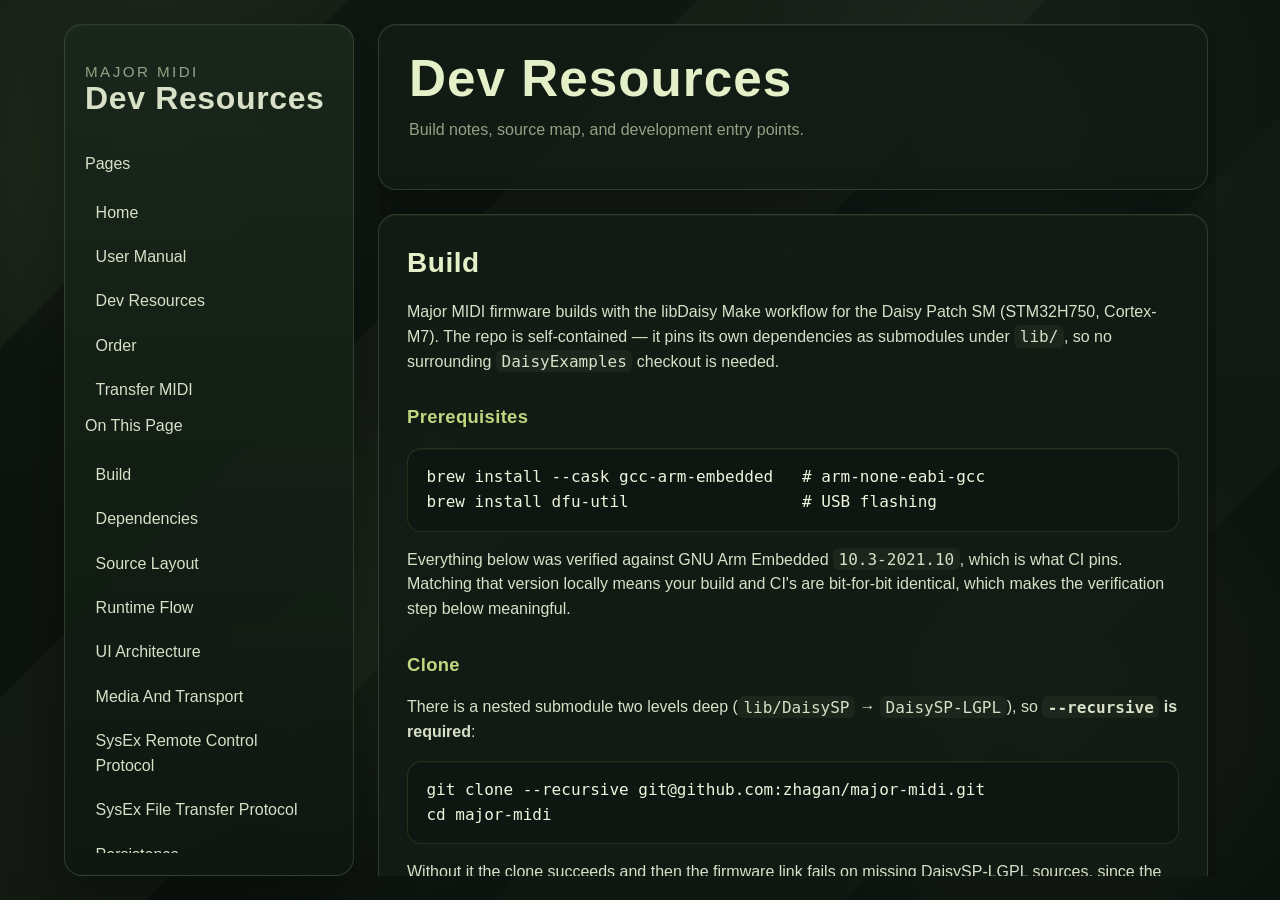
==== docs/dev.html @ b34fb3d4 "feat: scale performance volume against a track's own MIDI CC7 instead of overriding it Firmware: - s" ====
<!DOCTYPE html>
<html lang="en">
  <head>
    <meta charset="utf-8" />
    <meta name="viewport" content="width=device-width, initial-scale=1" />
    <title>Dev Resources | Major MIDI</title>
    <meta
      name="description"
      content="Major MIDI firmware builds with the libDaisy Make workflow for the Daisy Patch SM (STM32H750, Cortex-M7). The repo is self-contained — it pins its own dependencies as submodules under lib/, so no surrounding DaisyExamples checkout is needed."
    />
    <link rel="stylesheet" href="./styles.css" />
  </head>
  <body>
    <div class="shell">
      <aside class="sidebar">
        <div class="brand">
          <p class="kicker">Major MIDI</p>
          <h1>Dev Resources</h1>
        </div>

        <p class="nav-label">Pages</p>
        <nav class="nav page-nav">
          <a href="index.html">Home</a>
          <a href="user.html">User Manual</a>
          <a class="active" href="dev.html">Dev Resources</a>
          <a href="order.html">Order</a>
          <a href="transfer.html">Transfer MIDI</a>
          <a href="remote.html">Web Remote</a>
        </nav>

        <p class="nav-label">On This Page</p>
        <nav class="nav section-nav">
          <a href="#build">Build</a>
          <a href="#dependencies">Dependencies</a>
          <a href="#source-layout">Source Layout</a>
          <a href="#runtime-flow">Runtime Flow</a>
          <a href="#ui-architecture">UI Architecture</a>
          <a href="#media-and-transport">Media And Transport</a>
          <a href="#sysex-remote-control-protocol">SysEx Remote Control Protocol</a>
          <a href="#sysex-file-transfer-protocol">SysEx File Transfer Protocol</a>
          <a href="#persistence">Persistence</a>
          <a href="#development-notes">Development Notes</a>
          <a href="#next-step">Next Step</a>
        </nav>
      </aside>

      <main class="main">
        <section class="hero" id="top">
          <div class="hero-grid">
            <div>
              <h2>Dev Resources</h2>
              <p>Build notes, source map, and development entry points.</p>
            </div>
          </div>
        </section>

        <section class="section" id="build">
  <h2>Build</h2>
<p>Major MIDI firmware builds with the libDaisy Make workflow for the Daisy Patch SM (STM32H750, Cortex-M7). The repo is self-contained — it pins its own dependencies as submodules under <code>lib/</code>, so no surrounding <code>DaisyExamples</code> checkout is needed.</p>
<h3>Prerequisites</h3>
<pre><code class="language-sh">brew install --cask gcc-arm-embedded   # arm-none-eabi-gcc
brew install dfu-util                  # USB flashing</code></pre>
<p>Everything below was verified against GNU Arm Embedded <code>10.3-2021.10</code>, which is what CI pins. Matching that version locally means your build and CI&#x27;s are bit-for-bit identical, which makes the verification step below meaningful.</p>
<h3>Clone</h3>
<p>There is a nested submodule two levels deep (<code>lib/DaisySP</code> → <code>DaisySP-LGPL</code>), so <strong><code>--recursive</code> is required</strong>:</p>
<pre><code class="language-sh">git clone --recursive git@github.com:zhagan/major-midi.git
cd major-midi</code></pre>
<p>Without it the clone succeeds and then the firmware link fails on missing DaisySP-LGPL sources, since the Makefile sets <code>USE_DAISYSP_LGPL = 1</code>. If you already cloned without <code>--recursive</code>:</p>
<pre><code class="language-sh">git submodule update --init --recursive</code></pre>
<p>Confirm all four submodules landed on their pinned commits — a <code>+</code> or <code>-</code> prefix in this output means one drifted or never initialized:</p>
<pre><code class="language-sh">git submodule status --recursive</code></pre>
<h3>Compile</h3>
<p>The two dependencies are static libraries and only need rebuilding when they change:</p>
<pre><code class="language-sh">make -C lib/libDaisy      # libdaisy.a
make -C lib/DaisySP       # libdaisysp.a + libdaisysp-lgpl.a
make                      # build/MajorMIDI.bin</code></pre>
<p><code>make clean</code> clears the firmware build only, not the libraries.</p>
<h3>Verify the build</h3>
<p>CI builds every push and uploads the resulting <code>MajorMIDI.bin</code> as a run artifact. Since CI pins the same toolchain, a correct local build is byte-identical to it — which is the quickest way to confirm your dependency wiring is right rather than merely compiling:</p>
<pre><code class="language-sh">gh run download --name &quot;MajorMIDI-$(git rev-parse HEAD)&quot; --dir /tmp/ci
shasum -a 256 build/MajorMIDI.bin /tmp/ci/MajorMIDI.bin</code></pre>
<p>A mismatch almost always means a submodule is off its pinned commit (check <code>git submodule status --recursive</code>) or the local toolchain is not <code>10.3-2021.10</code>.</p>
<h3>Flash</h3>
<pre><code class="language-sh">make program-dfu     # app -&gt; QSPI 0x90040000
make program-boot    # Daisy bootloader -&gt; internal flash 0x08000000 (once per board)</code></pre>
<p><code>make program</code> is not usable here — it errors out for <code>BOOT_QSPI</code> app types by design. Tap <strong>RESET</strong> first; the bootloader&#x27;s DFU window is 2 seconds. See the README for the full flashing procedure and the bare-board bring-up case.</p>
<p>Build context:</p>
<div class="table-wrap"><table><thead><tr><th>Item</th><th>Notes</th></tr></thead><tbody><tr><td>Build system</td><td><code>make</code> via libDaisy</td></tr><tr><td>App target</td><td><code>BOOT_QSPI</code> (runs from QSPI, launched by the Daisy bootloader)</td></tr><tr><td>Build output</td><td><code>build/MajorMIDI.bin</code> / <code>.elf</code> / <code>.hex</code></td></tr><tr><td>Main firmware entry</td><td><code>src/main.cpp</code></td></tr><tr><td>Project config</td><td><code>Makefile</code></td></tr><tr><td>Linker script</td><td><code>alt_sram.lds</code> (overrides libDaisy&#x27;s default QSPI script)</td></tr><tr><td>CI</td><td><code>.github/workflows/release.yml</code> — builds every PR, publishes release assets on a <code>v*</code> tag</td></tr></tbody></table></div>
</section>
<section class="section" id="dependencies">
  <h2>Dependencies</h2>
<div class="table-wrap"><table><thead><tr><th>Path</th><th>Upstream</th><th>Pinned at</th><th>Notes</th></tr></thead><tbody><tr><td><code>lib/libDaisy</code></td><td>Fork <a href="https://github.com/zhagan/libDaisy/tree/major-midi"><code>zhagan/libDaisy</code></a>, branch <code>major-midi</code></td><td><code>85172e2b</code> (v5.4.0-22) + 3 commits</td><td><strong>Modified</strong> — see below</td></tr><tr><td><code>lib/DaisySP</code></td><td><a href="https://github.com/electro-smith/DaisySP"><code>electro-smith/DaisySP</code></a></td><td><code>a0494a3</code> (V1.0.0)</td><td>Unmodified</td></tr><tr><td><code>lib/DaisySP/DaisySP-LGPL</code></td><td><a href="https://github.com/electro-smith/DaisySP-LGPL"><code>electro-smith/DaisySP-LGPL</code></a></td><td><code>c89d380</code></td><td>Unmodified. Required — the Makefile sets <code>USE_DAISYSP_LGPL = 1</code></td></tr><tr><td><code>src/synth/tsf.h</code></td><td><a href="https://github.com/schellingb/TinySoundFont"><code>schellingb/TinySoundFont</code></a></td><td>vendored copy</td><td>Modified in-tree; not a submodule, do not overwrite from upstream</td></tr></tbody></table></div>
<p>The libDaisy fork is deliberately kept as three separate commits on top of a pinned upstream commit, so it can be rebased onto future libDaisy releases:</p>
<ol class="steps"><li><strong><code>SSD130x</code>: batched I2C writes, column offset, chunked update.</strong> Upstream issues one 2-byte I2C transaction per pixel byte, which cannot refresh a 128x64 panel at UI rates. Adds 32-byte batching, <code>SetColumnOffset()</code>, and a chunked-update API that spreads a frame across several main-loop passes so the display never blocks audio or MIDI.</li><li><strong>MIDI: <code>StopReceive</code>/<code>StopRx</code>, <code>ServiceTx</code> hook, UART Tx size guard.</strong> Needed to tear down and re-establish UART MIDI when routing changes at runtime.</li><li><strong>USB descriptor: identify as &quot;Major MIDI&quot;</strong> on the external HS port, with a distinct PID (22337).</li></ol>
<p>Changing a dependency means committing inside <code>lib/&lt;dep&gt;</code> first, then committing the updated submodule pointer in this repo. <code>lib/libDaisy/tests/googletest</code> is a nested submodule used only by libDaisy&#x27;s own unit tests and is not needed to build firmware.</p>
<p>Licensing: libDaisy and <code>tsf.h</code> are MIT. <code>DaisySP-LGPL</code> is LGPL, so distributing binaries carries the obligation to let recipients relink against a modified version of that library — publishing full source and build instructions, as this repo does, satisfies it.</p>
</section>
<section class="section" id="source-layout">
  <h2>Source Layout</h2>
<div class="table-wrap"><table><thead><tr><th>Path</th><th>Purpose</th></tr></thead><tbody><tr><td><code>src/main.cpp</code></td><td>App setup, boot sequence, transport loop, media reload, save flow, USB/UART MIDI wiring</td></tr><tr><td><code>src/app_state.h</code></td><td><code>AppState</code> — the single shared state struct for UI, transport, synth, routing, and CV/gate</td></tr><tr><td><code>src/ui/</code></td><td>Input scanning, event translation, UI state changes, OLED rendering</td></tr><tr><td><code>src/midi/</code></td><td>MIDI file playback, routing, media browser, scheduler, SysEx remote control and file transfer</td></tr><tr><td><code>src/synth/</code></td><td>SF2 synth integration (<code>synth_tsf.*</code>) plus the vendored <code>tsf.h</code> SoundFont renderer</td></tr><tr><td><code>src/cv/</code></td><td>CV/gate behavior</td></tr><tr><td><code>src/persist/</code></td><td>Boot state and per-song persistence</td></tr><tr><td><code>src/sd/</code></td><td>SD card mount</td></tr><tr><td><code>src/clock_sync.*</code></td><td>Internal/external sync arbitration (MIDI clock vs. gate sync)</td></tr><tr><td><code>lib/</code></td><td>Pinned dependency submodules — see Dependencies above</td></tr><tr><td><code>docs/</code></td><td>Generated site output, CSS, and two hand-maintained standalone pages (<code>transfer.html</code>, <code>remote.html</code>)</td></tr></tbody></table></div>
</section>
<section class="section" id="runtime-flow">
  <h2>Runtime Flow</h2>
<p>Most of the application lifecycle is coordinated from <code>src/main.cpp</code>. The boot sequence, in order:</p>
<ol class="steps"><li><code>InitDefaultState()</code> and UI/splash init.</li><li><code>SdMount()</code>.</li><li><code>media_library.Scan()</code> — this only resets the two front-panel folder browsers to root; it does <strong>not</strong> walk the whole SD card into RAM (see the <code>media_library.*</code> note below).</li><li>If the SD card mounted: <code>LoadBootState()</code> restores the last MIDI filename and general UI prefs from <code>0:/major_midi_boot.cfg</code>.</li><li>Synth, transport, and CV/gate engine init.</li><li>Resolve <code>selected_midi_path</code>: if the restored filename still exists (<code>MidiFileExists</code>), adopt it; otherwise fall back to <code>FindFirstMidiFile()</code>. <code>selected_sf2_path</code> is always set via <code>FindFirstSoundFont()</code> (there&#x27;s no persisted &quot;last SF2&quot; independent of the per-song config).</li><li>If the SD card mounted: <code>LoadSelectedMedia(true, true, now)</code> opens the SF2, opens the MIDI file, and — inside that same call — loads the per-song <code>.cfg</code> via <code>LoadSongConfig()</code>, which can override the SF2 selection made in step 6.</li><li>USB MIDI init and <code>StartReceive()</code>.</li><li><code>sysex_file_transfer.Init(...)</code> and <code>sysex_remote_control.Init(&amp;app_state, &amp;media_library, SyncLoopStateForRemote, nullptr)</code> wire the two SysEx handlers into the USB MIDI receive path.</li><li>UART MIDI init, timer setup, then the main loop begins.</li></ol>
<p>Key entry points used after boot:</p>
<div class="table-wrap"><table><thead><tr><th>Function</th><th>Role</th></tr></thead><tbody><tr><td><code>LoadSelectedMedia()</code></td><td>Reloads MIDI and/or SF2, restores song-scoped settings, reapplies runtime state</td></tr><tr><td><code>SaveSelectedSongConfig()</code></td><td>Quick-saves the current song&#x27;s <code>.cfg</code> + boot state; used by <code>Song &gt; Save Song CFG</code></td></tr><tr><td><code>SaveAllSettings()</code></td><td>Stops the transport, then writes song <code>.cfg</code> and boot state with a staged progress overlay; used by <code>Save All</code></td></tr><tr><td><code>ApplyAppSettings()</code></td><td>Pushes <code>AppState</code> into transport, synth, routing, and CV/gate behavior</td></tr><tr><td>main loop</td><td>Samples controls, translates UI events, applies pending loads/saves, drives the SysEx handlers, renders display</td></tr></tbody></table></div>
</section>
<section class="section" id="ui-architecture">
  <h2>UI Architecture</h2>
<p>The UI is split into three layers:</p>
<div class="table-wrap"><table><thead><tr><th>File</th><th>Role</th></tr></thead><tbody><tr><td><code>src/ui/ui_input.cpp</code></td><td>Reads raw hardware state from buttons, encoder, knobs, and sync switch; drives the B1-B4 activity LEDs via the MCP23017</td></tr><tr><td><code>src/ui/ui_controller.cpp</code></td><td>Converts UI events into <code>AppState</code> changes</td></tr><tr><td><code>src/ui/ui_renderer.cpp</code></td><td>Draws the current state to the OLED</td></tr></tbody></table></div>
<p>When changing front-panel behavior, start in <code>UiController</code>. When changing only wording or layout, start in <code>UiRenderer</code>.</p>
<p>Notable UI details for anyone touching this code:</p>
<ul class="bullets"><li>Long-press threshold for the encoder and bank buttons is 700 ms (<code>ui_input.cpp</code>).</li><li><code>UiMode::Mute</code> is a dead enum value — never set anywhere. The live &quot;mute page&quot; UI is <code>KnobPage::Mute</code> inside <code>UiMode::Performance</code>, not a separate mode.</li><li>Channel focus edit-field cycle is <code>Mute → Volume → Pan → Reverb → Chorus → Program</code>; a tap toggles edit for the current field, a long-press exits focus back to the bank view.</li></ul>
</section>
<section class="section" id="media-and-transport">
  <h2>Media And Transport</h2>
<p>The playback path is spread across the MIDI and synth modules:</p>
<div class="table-wrap"><table><thead><tr><th>Area</th><th>Notes</th></tr></thead><tbody><tr><td><code>src/midi/smf_player.*</code></td><td>MIDI file parsing, playback state, transport</td></tr><tr><td><code>src/midi/mixer_transport.*</code></td><td>Channel state, mixing, timing, and transport-facing playback logic. Global transpose (<code>sf2_transpose</code>) explicitly skips the drum channel (index 9 / MIDI channel 10). Hand-driven tempo changes (encoder / web remote, not clock sync and not while looping) glide via bounded per-<code>Update</code> steps (<code>kTempoRampBpmPerSecond = 240</code>) reusing the instant-apply path (<code>SetTempoScale</code> / <code>RemapQueuedEventTimes</code> / <code>phase_start_ticks_</code> recalibration) with a small delta; the tempo-change-during-loop branch flushes loop-boundary notes before <code>ClearQueues()</code> so a sounding note&#x27;s Note-Off is never dropped.</td></tr><tr><td><code>src/midi/media_library.*</code></td><td>Live, per-folder SD-card browsing — no whole-card scan or global file-count cap. Files are identified by relative path (e.g. <code>set1/track01.mid</code>), not index; <code>AppState::selected_midi_path</code>/<code>selected_sf2_path</code> carry that identity directly. A single folder&#x27;s browser view still caps at <code>kMaxMidiBrowserEntries=128</code> / <code>kMaxSf2BrowserEntries=32</code> entries (front panel) — split a very large folder into subfolders if you hit that. <code>FindFirstMidiFile()</code>/<code>FindFirstSoundFont()</code> do an early-exit recursive walk, used only as a fallback when the previously-selected file is gone.</td></tr><tr><td><code>src/midi/scheduler.*</code></td><td>Scheduled MIDI output timing</td></tr><tr><td><code>src/synth/synth_tsf.*</code></td><td>SoundFont loading and synth voice handling. Voices field is <code>0</code>-<code>32</code>; <code>0</code> disables the synth entirely. FX (reverb/chorus) auto-bypass at ≥16 active voices and restore at ≤12 (hysteresis), to protect CPU headroom.</td></tr><tr><td><code>src/midi/sysex_remote_control.*</code></td><td>SysEx command protocol for the browser-based remote (<code>docs/remote.html</code>) — see below</td></tr><tr><td><code>src/midi/sysex_file_transfer.*</code></td><td>SysEx chunked file-upload protocol for MIDI transfer (<code>docs/transfer.html</code>) — see below</td></tr></tbody></table></div>
<p>If a change affects how a song loads, loops, or routes events, read <code>LoadSelectedMedia()</code>, <code>smf_player</code>, and <code>mixer_transport</code> together.</p>
</section>
<section class="section" id="sysex-remote-control-protocol">
  <h2>SysEx Remote Control Protocol</h2>
<p><code>src/midi/sysex_remote_control.*</code> implements the protocol behind <code>docs/remote.html</code>. Manufacturer ID <code>0x7D</code>, magic bytes <code>&#x27;M&#x27; &#x27;M&#x27;</code> (<code>0x4D 0x4D</code>). Every request/reply is a standard SysEx frame:</p>
<pre><code class="language-text">Request: F0 7D 4D 4D &lt;cmd&gt; [payload...] F7
Reply:   F0 7D 4D 4D &lt;cmd&gt; &lt;status&gt; [payload...] F7</code></pre>
<p>Status bytes: <code>0x00</code> OK, <code>0x01</code> Invalid packet, <code>0x02</code> Out of range. Multi-byte integers are packed 7-bit LSB-first: 14-bit values as 2 bytes, 28-bit values as 4 bytes. Paths/names are length-prefixed (1 byte length + raw bytes, ASCII only — same convention as elsewhere in the firmware). <strong>Hard ceiling: every request and reply must fit in <code>SYSEX_BUFFER_LEN = 128</code> bytes total</strong> (<code>libDaisy/src/hid/midi_parser.cpp</code>) — that&#x27;s why file/directory selection is split into small single-value commands rather than one large batched reply, and why <code>kReplyMax = 120</code> in <code>sysex_remote_control.h</code> sits just under that ceiling.</p>
<p>There is no global flat file index anymore (see <code>media_library.*</code> above) — the remote enumerates one directory at a time by relative path, mirroring the front-panel browser, and loads/selects files by full relative path instead of index.</p>
<div class="table-wrap"><table><thead><tr><th>Cmd</th><th>Name</th><th>Request payload</th><th>Reply payload</th></tr></thead><tbody><tr><td><code>0x10</code></td><td>GetStatus</td><td>—</td><td>playing(1B), bpm(14b), measure(14b), beat(1B)</td></tr><tr><td><code>0x11</code></td><td>GetSelectedMidiPath</td><td>—</td><td>pathLen(1B), path bytes</td></tr><tr><td><code>0x12</code></td><td>GetSelectedSf2Path</td><td>—</td><td>pathLen(1B), path bytes</td></tr><tr><td><code>0x13</code></td><td>LoadMidi</td><td>pathLen(1B), path bytes</td><td>status only (<code>Range</code> if the path doesn&#x27;t exist)</td></tr><tr><td><code>0x14</code></td><td>LoadSf2</td><td>pathLen(1B), path bytes</td><td>status only</td></tr><tr><td><code>0x15</code></td><td>Transport</td><td>action(1B): <code>0x00</code> stop, <code>0x01</code> play, <code>0x02</code> toggle</td><td>resulting <code>transport_playing</code> (1B)</td></tr><tr><td><code>0x16</code></td><td>GetChannelState</td><td>channel(14b), <code>&lt;16</code></td><td>index(14b), volume, pan, reverb_send, chorus_send (1B each, 0-127), muted(1B), program_override(14b, <code>128</code>=none), current_program(1B)</td></tr><tr><td><code>0x17</code></td><td>SetChannelState</td><td>index(14b), volume, pan, reverb_send, chorus_send, muted, program(14b, <code>128</code> clears override)</td><td>index(14b)</td></tr><tr><td><code>0x18</code></td><td>GetSongState</td><td>—</td><td>bpmOverride(14b), loopEnabled(1B), loopStart(28b), loopLength(28b), divisions/PPQN(14b), time-signature numerator(1B), denominator(1B)</td></tr><tr><td><code>0x19</code></td><td>SetSongState</td><td>bpmOverride(14b, ≤300), loopEnabled(1B), loopStart(28b), loopLength(28b, nonzero)</td><td>status only</td></tr><tr><td><code>0x1A</code></td><td>SaveSongSettings</td><td>—</td><td>status only (sets <code>pending_save_settings</code>, same as <code>Song &gt; Save Song CFG</code>)</td></tr><tr><td><code>0x1B</code></td><td>GetMidiDirCount</td><td>dirPathLen(1B), dir path bytes (empty = root)</td><td>count(14b)</td></tr><tr><td><code>0x1C</code></td><td>GetMidiDirEntry</td><td>dirPathLen(1B), dir path bytes, index(14b)</td><td>index(14b), isDir(1B), nameLen(1B), name bytes (leaf name only, ≤<code>kNameMax</code>=32)</td></tr><tr><td><code>0x1D</code></td><td>GetSf2DirCount</td><td>dirPathLen(1B), dir path bytes</td><td>count(14b)</td></tr><tr><td><code>0x1E</code></td><td>GetSf2DirEntry</td><td>dirPathLen(1B), dir path bytes, index(14b)</td><td>index(14b), isDir(1B), nameLen(1B), name bytes</td></tr></tbody></table></div>
<p><code>LoadMidi</code>/<code>LoadSf2</code> push the selection into <code>pending_midi_load</code>/<code>pending_sf2_load</code> and force the UI back to Performance/Main menu. <code>SetSongState</code> calls back into <code>SyncLoopStateForRemote()</code> (wired in <code>main.cpp</code>) so loop display fields stay in sync. Directory entries are returned directories-first-then-files, in the same order <code>MediaLibrary::DirEntryAt()</code> walks them — matches the front panel&#x27;s own folder browser ordering.</p>
</section>
<section class="section" id="sysex-file-transfer-protocol">
  <h2>SysEx File Transfer Protocol</h2>
<p><code>src/midi/sysex_file_transfer.*</code> implements the protocol behind <code>docs/transfer.html</code>. Same manufacturer ID/magic as above. Commands: <code>Start=0x01</code>, <code>Data=0x02</code>, <code>End=0x03</code>, <code>Cancel=0x04</code>; every reply is an Ack frame with command <code>0x7F</code>:</p>
<pre><code class="language-text">Request: F0 7D 4D 4D &lt;cmd&gt; [payload...] F7
Ack:     F0 7D 4D 4D 7F &lt;requestCmd&gt; &lt;status&gt; &lt;value low7&gt; &lt;value high7&gt; F7</code></pre>
<p>Status bytes: <code>0x00</code> OK, <code>0x01</code> Invalid packet, <code>0x02</code> Busy, <code>0x03</code> FS error, <code>0x04</code> Sequence mismatch, <code>0x05</code> Bad filename, <code>0x06</code> Decode error, <code>0x07</code> No active transfer.</p>
<div class="table-wrap"><table><thead><tr><th>Cmd</th><th>Payload</th><th>Behavior</th></tr></thead><tbody><tr><td><code>Start (0x01)</code></td><td>filename length(1B), filename bytes (≤48)</td><td>Aborts any in-progress transfer, normalizes the filename (strips path, keeps alnum/<code>.</code>/<code>_</code>/<code>-</code>/space, forces a <code>.mid</code> extension), creates <code>0:/midi</code> if needed, opens <code>0:/midi/&lt;name&gt;</code> with create-always (this <strong>overwrites</strong> an existing file of the same name, with no rename/collision handling)</td></tr><tr><td><code>Data (0x02)</code></td><td>sequence(14b), raw length(1B, ≤63), 7-bit-packed data</td><td>Sequence must match the expected count or replies <code>Sequence</code> with the expected value; each chunk of ≤63 raw bytes is packed as one MSB byte + up to 7 data bytes</td></tr><tr><td><code>End (0x03)</code></td><td>final sequence(14b)</td><td>Must match the chunk count received; syncs and closes the file, then rescans the media library and reports the upload complete</td></tr><tr><td><code>Cancel (0x04)</code></td><td>—</td><td>Aborts the transfer and deletes the partial file</td></tr></tbody></table></div>
<p><code>docs/remote.html</code> and <code>docs/transfer.html</code> are hand-authored static pages with the client side of these protocols implemented directly in embedded JavaScript (Web MIDI API with SysEx). They are <strong>not</strong> generated by <code>docs/generate_docs.py</code> — edit them directly, and keep their embedded command/status tables in sync with the two files above if the protocol changes.</p>
</section>
<section class="section" id="persistence">
  <h2>Persistence</h2>
<p>Major MIDI has two active persistence scopes, both implemented directly in <code>src/persist/song_config_persist.cpp</code> and <code>src/persist/boot_state_persist.cpp</code>:</p>
<div class="table-wrap"><table><thead><tr><th>Scope</th><th>File</th><th>Magic/Version</th><th>Notes</th></tr></thead><tbody><tr><td>Boot/global</td><td><code>0:/major_midi_boot.cfg</code></td><td><code>MMBT</code>, v7</td><td>Last MIDI filename, <code>screen_saver_timeout_s</code>, <code>knob_pickup_mode</code>, <code>encoder_direction</code>, <code>oled_x_offset</code>, and (added in v7) the global <code>cv1_pitch_scale</code> / <code>cv2_pitch_scale</code> CV-output calibration</td></tr><tr><td>Per-song</td><td><code>&lt;selected-midi&gt;.cfg</code></td><td><code>MMSC</code>, v12</td><td>Both CV inputs, both gate inputs/outputs, both CV outputs, USB+UART MIDI output routing (mode, transport/clock flags, full 16-channel matrix), all 16 <code>ChannelState</code> entries + mute mask, loop state, <code>song_bpm_override</code>, SF2 FX-scaler caps, <code>sf2_transpose</code>, and the SF2 filename. v12 dropped the per-output pitch-scale fields (moved to the global boot config); it still loads v8-v11 files, skipping their legacy pitch-scale bytes</td></tr></tbody></table></div>
<p>Relevant code:</p>
<div class="table-wrap"><table><thead><tr><th>File</th><th>Role</th></tr></thead><tbody><tr><td><code>src/persist/boot_state_persist.*</code></td><td>Boot-state save/load</td></tr><tr><td><code>src/persist/song_config_persist.*</code></td><td>Per-song config save/load — this is where CV/gate and MIDI routing are actually serialized</td></tr><tr><td><code>src/persist/persist_file.*</code></td><td>One-function helper (<code>SharedPersistFile()</code>) so every persist module reuses a single shared <code>FIL</code> handle instead of declaring its own</td></tr></tbody></table></div>
<p><strong>Orphaned modules — do not assume these are live:</strong> <code>src/persist/midi_routing_persist.*</code>, <code>src/persist/cv_gate_persist.*</code>, and <code>src/persist/performance_persist.*</code> each define their own standalone save/load functions with their own file magics (<code>MMMR</code>/<code>MMCV</code>/<code>MMPF</code>), but none of them are called anywhere outside their own source file. They compile and link (they&#x27;re in the <code>Makefile</code>), but the actual routing/CV-gate persistence happens inline inside <code>song_config_persist.cpp</code>, and <code>performance_persist.*</code> has no caller at all. If you&#x27;re extending persistence, either wire these up deliberately or remove them — don&#x27;t assume <code>grep</code>-ing their names means they&#x27;re part of the save flow.</p>
<p><code>Song &gt; Save Song CFG</code> and <code>Save All</code> both write the same per-song <code>.cfg</code> plus the boot-state file; the difference is <code>Save All</code> opens a confirmation page, forces the transport to stop first, and refuses to run while anything is playing or gating. See <code>USER.md</code> for the user-facing description.</p>
</section>
<section class="section" id="development-notes">
  <h2>Development Notes</h2>
<ul class="bullets"><li><code>AppState</code> in <code>src/app_state.h</code> is the central shared state model.</li><li>UI, persistence, transport, and CV/gate all meet through <code>ApplyAppSettings()</code>.</li><li>The worktree may be dirty; avoid broad reverts and isolate changes carefully.</li><li>The docs generator (<code>docs/generate_docs.py</code>) builds <code>index.html</code>/<code>user.html</code>/<code>dev.html</code>/<code>order.html</code> from <code>site/SPLASH.md</code>, <code>site/USER.md</code>, <code>DEV.md</code>, and <code>site/ORDER.md</code> respectively. <code>docs/transfer.html</code> and <code>docs/remote.html</code> are separate hand-written pages it does not touch.</li></ul>
</section>
<section class="section" id="next-step">
  <h2>Next Step</h2>
<p>For repo-level context, design intent, and maintenance notes, use <a href="../README.md">README.md</a>.</p>
</section>

        <div class="footer">
          Generated from <code>DEV.md</code>.
        </div>
      </main>
    </div>
  </body>
</html>
---- docs/styles.css ----
:root {
  --bg: #0c120d;
  --panel: rgba(18, 28, 20, 0.9);
  --ink: #d8e0c8;
  --muted: #94a286;
  --line: rgba(126, 148, 107, 0.28);
  --accent: #b6d05d;
  --accent-2: #6fa88d;
  --soft: rgba(86, 110, 70, 0.22);
  --code: #0d1610;
  --shadow: 0 22px 60px rgba(0, 0, 0, 0.35);
  --radius: 18px;
  --content: 1200px;
}

* {
  box-sizing: border-box;
}

html {
  height: 100%;
  scroll-behavior: smooth;
}

body {
  min-height: 100%;
  margin: 0;
  font-family: "Trebuchet MS", "Segoe UI", Arial, sans-serif;
  color: var(--ink);
  background:
    radial-gradient(circle at 12% 18%, rgba(182, 208, 93, 0.08), transparent 18%),
    radial-gradient(circle at 78% 14%, rgba(111, 168, 141, 0.08), transparent 22%),
    radial-gradient(circle at 26% 72%, rgba(59, 81, 51, 0.22), transparent 24%),
    radial-gradient(circle at 82% 78%, rgba(84, 96, 61, 0.18), transparent 22%),
    linear-gradient(135deg, rgba(47, 61, 39, 0.24) 0 16%, transparent 16% 32%, rgba(61, 74, 48, 0.14) 32% 48%, transparent 48% 64%, rgba(32, 45, 29, 0.18) 64% 80%, transparent 80% 100%),
    linear-gradient(180deg, #0f1711 0%, var(--bg) 100%);
  line-height: 1.55;
  overflow: hidden;
}

a {
  color: var(--accent-2);
}

code {
  font-family: "SFMono-Regular", Menlo, Consolas, monospace;
  background: rgba(44, 52, 39, 0.45);
  padding: 0.1rem 0.35rem;
  border-radius: 6px;
}

pre {
  margin: 1rem 0;
  padding: 1rem 1.15rem;
  border-radius: 14px;
  overflow-x: auto;
  background: var(--code);
  color: #eef5dc;
  border: 1px solid rgba(182, 208, 93, 0.14);
  box-shadow: inset 0 1px 0 rgba(255, 255, 255, 0.04);
}

pre code {
  background: transparent;
  padding: 0;
}

.shell {
  display: grid;
  grid-template-columns: 290px minmax(0, 1fr);
  max-width: var(--content);
  margin: 0 auto;
  padding: 24px;
  gap: 24px;
  height: 100vh;
}

.sidebar {
  align-self: stretch;
  padding: 22px 20px;
  border: 1px solid var(--line);
  border-radius: var(--radius);
  background: linear-gradient(180deg, rgba(25, 39, 27, 0.96), rgba(14, 23, 16, 0.94));
  box-shadow: var(--shadow);
  backdrop-filter: blur(8px);
  overflow: hidden;
  display: flex;
  flex-direction: column;
  min-height: 0;
}

.brand {
  margin-bottom: 22px;
}

.kicker {
  font-size: 0.75rem;
  letter-spacing: 0.16em;
  text-transform: uppercase;
  color: var(--accent);
  margin: 0 0 0.4rem;
}

.brand h1 {
  margin: 0;
  font-size: 2rem;
  line-height: 0.95;
}

.brand p {
  margin: 0.8rem 0 0;
  color: var(--muted);
  font-size: 0.95rem;
}

.nav {
  display: grid;
  gap: 0.2rem;
  min-height: 0;
  overflow-y: auto;
  padding-right: 0.25rem;
}

.nav a {
  text-decoration: none;
  color: var(--ink);
  padding: 0.45rem 0.6rem;
  border-radius: 10px;
  border: 1px solid transparent;
  transition: background 120ms ease, color 120ms ease, transform 120ms ease, border-color 120ms ease, box-shadow 120ms ease;
}

.nav a:hover {
  background: var(--soft);
  color: var(--accent);
  border-color: rgba(182, 208, 93, 0.3);
  box-shadow: inset 0 0 0 1px rgba(182, 208, 93, 0.08);
  transform: translateX(2px);
}

.main {
  min-width: 0;
  min-height: 0;
  overflow-y: auto;
  padding-right: 8px;
  scroll-behavior: smooth;
}

.main section[id] {
  scroll-margin-top: 24px;
}

.hero,
.section,
.callout {
  border: 1px solid var(--line);
  border-radius: var(--radius);
  background: var(--panel);
  box-shadow: var(--shadow);
}

.hero {
  padding: 30px;
  margin-bottom: 24px;
}

.hero-grid {
  display: grid;
  grid-template-columns: minmax(0, 1.25fr) minmax(280px, 0.75fr);
  gap: 24px;
  align-items: start;
}

.hero h2 {
  margin: 0 0 0.9rem;
  font-size: clamp(2rem, 4vw, 3.4rem);
  line-height: 0.95;
}

.hero p {
  margin: 0 0 1rem;
  color: var(--muted);
  max-width: 62ch;
}

.hero-card {
  padding: 18px;
  border-radius: 16px;
  background:
    linear-gradient(160deg, rgba(182, 208, 93, 0.1), rgba(111, 168, 141, 0.1)),
    rgba(18, 29, 21, 0.94);
  border: 1px solid rgba(182, 208, 93, 0.24);
}

.hero-card h3 {
  margin: 0 0 0.8rem;
  font-size: 1rem;
  text-transform: uppercase;
  letter-spacing: 0.08em;
  color: var(--accent);
}

.hero-card ul {
  margin: 0;
  padding-left: 1.1rem;
}

.hero-card li + li {
  margin-top: 0.4rem;
}

.section {
  padding: 26px 28px;
  margin-bottom: 24px;
}

.section h2 {
  margin: 0 0 1rem;
  font-size: 1.75rem;
}

.section h3 {
  margin: 1.8rem 0 0.7rem;
  font-size: 1.15rem;
}

.section h4 {
  margin: 1.2rem 0 0.5rem;
  font-size: 1rem;
}

.section p:first-child,
.section h2:first-child,
.section h3:first-child {
  margin-top: 0;
}

.grid-2 {
  display: grid;
  grid-template-columns: repeat(2, minmax(0, 1fr));
  gap: 18px;
}

.mini-card {
  padding: 16px;
  border: 1px solid var(--line);
  border-radius: 14px;
  background: rgba(21, 34, 24, 0.84);
}

.mini-card h4 {
  margin-top: 0;
}

.steps,
.bullets {
  padding-left: 1.2rem;
}

.steps li + li,
.bullets li + li {
  margin-top: 0.4rem;
}

.table-wrap {
  overflow-x: auto;
}

table {
  width: 100%;
  border-collapse: collapse;
  font-size: 0.95rem;
}

th,
td {
  text-align: left;
  border-bottom: 1px solid var(--line);
  padding: 0.7rem 0.65rem;
  vertical-align: top;
}

th {
  font-size: 0.8rem;
  letter-spacing: 0.08em;
  text-transform: uppercase;
  color: var(--muted);
}

.callout {
  padding: 18px 20px;
  background: linear-gradient(180deg, rgba(26, 39, 28, 0.98) 0%, rgba(18, 28, 20, 0.96) 100%);
  margin: 1rem 0 0;
}

.callout strong {
  color: var(--accent);
}

.hero h2,
.section h2,
.section h3,
.section h4,
.brand h1 {
  font-family: "Arial Black", Impact, "Trebuchet MS", sans-serif;
  letter-spacing: 0.02em;
}

.hero h2,
.section h2 {
  color: #e5f0c8;
}

.section h3,
.section h4 {
  color: #bfd780;
}

.hero,
.section,
.sidebar,
.mini-card,
.hero-card,
.callout,
pre {
  position: relative;
}

.hero::before,
.section::before,
.sidebar::before,
.mini-card::before,
.hero-card::before,
.callout::before {
  content: "";
  position: absolute;
  inset: 0;
  border-radius: inherit;
  pointer-events: none;
  box-shadow: inset 0 1px 0 rgba(214, 236, 167, 0.05);
}

.footer {
  padding: 16px 4px 40px;
  color: var(--muted);
  font-size: 0.92rem;
}

@media (max-width: 980px) {
  html,
  body {
    height: auto;
  }

  body {
    overflow: auto;
  }

  .shell {
    grid-template-columns: 1fr;
    height: auto;
  }

  .sidebar {
    position: static;
    overflow: visible;
  }

  .hero-grid,
  .grid-2 {
    grid-template-columns: 1fr;
  }

  .nav,
  .main {
    overflow: visible;
  }
}

@media (max-width: 640px) {
  .shell {
    padding: 14px;
    gap: 16px;
  }

  .hero,
  .section {
    padding: 20px 18px;
  }

  .brand h1 {
    font-size: 1.7rem;
  }
}
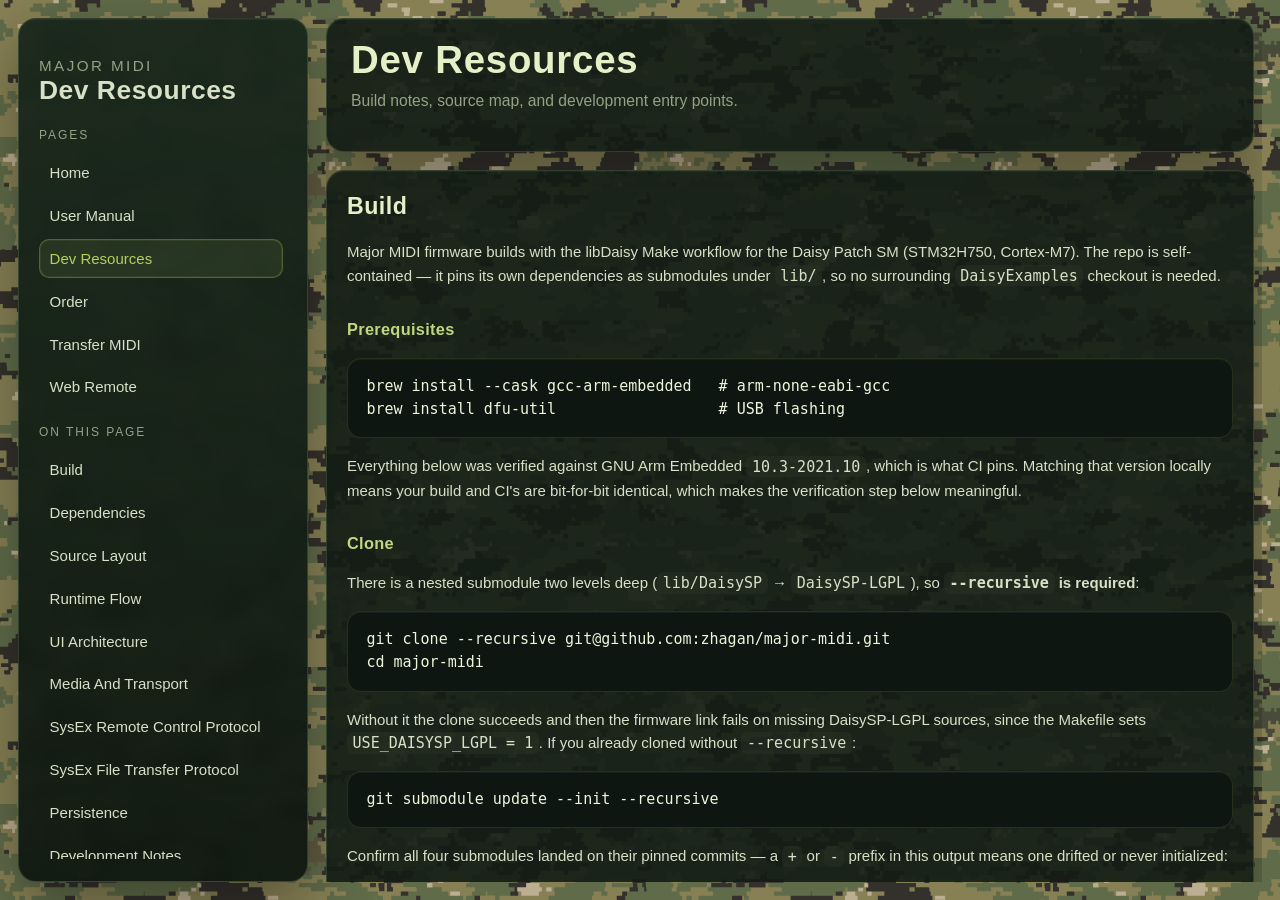
==== commit 8a5da99a: "feat: remove reverb/chorus voice-count cutoff Reverb and chorus were auto-bypassed once active voice" ====
--- a/docs/dev.html
+++ b/docs/dev.html
@@ -117,7 +117,7 @@
 <section class="section" id="media-and-transport">
   <h2>Media And Transport</h2>
 <p>The playback path is spread across the MIDI and synth modules:</p>
-<div class="table-wrap"><table><thead><tr><th>Area</th><th>Notes</th></tr></thead><tbody><tr><td><code>src/midi/smf_player.*</code></td><td>MIDI file parsing, playback state, transport</td></tr><tr><td><code>src/midi/mixer_transport.*</code></td><td>Channel state, mixing, timing, and transport-facing playback logic. Global transpose (<code>sf2_transpose</code>) explicitly skips the drum channel (index 9 / MIDI channel 10). Hand-driven tempo changes (encoder / web remote, not clock sync and not while looping) glide via bounded per-<code>Update</code> steps (<code>kTempoRampBpmPerSecond = 240</code>) reusing the instant-apply path (<code>SetTempoScale</code> / <code>RemapQueuedEventTimes</code> / <code>phase_start_ticks_</code> recalibration) with a small delta; the tempo-change-during-loop branch flushes loop-boundary notes before <code>ClearQueues()</code> so a sounding note&#x27;s Note-Off is never dropped.</td></tr><tr><td><code>src/midi/media_library.*</code></td><td>Live, per-folder SD-card browsing — no whole-card scan or global file-count cap. Files are identified by relative path (e.g. <code>set1/track01.mid</code>), not index; <code>AppState::selected_midi_path</code>/<code>selected_sf2_path</code> carry that identity directly. A single folder&#x27;s browser view still caps at <code>kMaxMidiBrowserEntries=128</code> / <code>kMaxSf2BrowserEntries=32</code> entries (front panel) — split a very large folder into subfolders if you hit that. <code>FindFirstMidiFile()</code>/<code>FindFirstSoundFont()</code> do an early-exit recursive walk, used only as a fallback when the previously-selected file is gone.</td></tr><tr><td><code>src/midi/scheduler.*</code></td><td>Scheduled MIDI output timing</td></tr><tr><td><code>src/synth/synth_tsf.*</code></td><td>SoundFont loading and synth voice handling. Voices field is <code>0</code>-<code>32</code>; <code>0</code> disables the synth entirely. FX (reverb/chorus) auto-bypass at ≥16 active voices and restore at ≤12 (hysteresis), to protect CPU headroom.</td></tr><tr><td><code>src/midi/sysex_remote_control.*</code></td><td>SysEx command protocol for the browser-based remote (<code>docs/remote.html</code>) — see below</td></tr><tr><td><code>src/midi/sysex_file_transfer.*</code></td><td>SysEx chunked file-upload protocol for MIDI transfer (<code>docs/transfer.html</code>) — see below</td></tr></tbody></table></div>
+<div class="table-wrap"><table><thead><tr><th>Area</th><th>Notes</th></tr></thead><tbody><tr><td><code>src/midi/smf_player.*</code></td><td>MIDI file parsing, playback state, transport</td></tr><tr><td><code>src/midi/mixer_transport.*</code></td><td>Channel state, mixing, timing, and transport-facing playback logic. Global transpose (<code>sf2_transpose</code>) explicitly skips the drum channel (index 9 / MIDI channel 10). Hand-driven tempo changes (encoder / web remote, not clock sync and not while looping) glide via bounded per-<code>Update</code> steps (<code>kTempoRampBpmPerSecond = 240</code>) reusing the instant-apply path (<code>SetTempoScale</code> / <code>RemapQueuedEventTimes</code> / <code>phase_start_ticks_</code> recalibration) with a small delta; the tempo-change-during-loop branch flushes loop-boundary notes before <code>ClearQueues()</code> so a sounding note&#x27;s Note-Off is never dropped.</td></tr><tr><td><code>src/midi/media_library.*</code></td><td>Live, per-folder SD-card browsing — no whole-card scan or global file-count cap. Files are identified by relative path (e.g. <code>set1/track01.mid</code>), not index; <code>AppState::selected_midi_path</code>/<code>selected_sf2_path</code> carry that identity directly. A single folder&#x27;s browser view still caps at <code>kMaxMidiBrowserEntries=128</code> / <code>kMaxSf2BrowserEntries=32</code> entries (front panel) — split a very large folder into subfolders if you hit that. <code>FindFirstMidiFile()</code>/<code>FindFirstSoundFont()</code> do an early-exit recursive walk, used only as a fallback when the previously-selected file is gone.</td></tr><tr><td><code>src/midi/scheduler.*</code></td><td>Scheduled MIDI output timing</td></tr><tr><td><code>src/synth/synth_tsf.*</code></td><td>SoundFont loading and synth voice handling. Voices field is <code>0</code>-<code>32</code>; <code>0</code> disables the synth entirely.</td></tr><tr><td><code>src/midi/sysex_remote_control.*</code></td><td>SysEx command protocol for the browser-based remote (<code>docs/remote.html</code>) — see below</td></tr><tr><td><code>src/midi/sysex_file_transfer.*</code></td><td>SysEx chunked file-upload protocol for MIDI transfer (<code>docs/transfer.html</code>) — see below</td></tr></tbody></table></div>
 <p>If a change affects how a song loads, loops, or routes events, read <code>LoadSelectedMedia()</code>, <code>smf_player</code>, and <code>mixer_transport</code> together.</p>
 </section>
 <section class="section" id="sysex-remote-control-protocol">
--- a/docs/styles.css
+++ b/docs/styles.css
@@ -10,7 +10,7 @@
   --code: #0d1610;
   --shadow: 0 22px 60px rgba(0, 0, 0, 0.35);
   --radius: 18px;
-  --content: 1200px;
+  --content: 1440px;
 }
 
 * {
@@ -26,16 +26,11 @@
   min-height: 100%;
   margin: 0;
   font-family: "Trebuchet MS", "Segoe UI", Arial, sans-serif;
+  font-size: 15px;
   color: var(--ink);
-  background:
-    radial-gradient(circle at 12% 18%, rgba(182, 208, 93, 0.08), transparent 18%),
-    radial-gradient(circle at 78% 14%, rgba(111, 168, 141, 0.08), transparent 22%),
-    radial-gradient(circle at 26% 72%, rgba(59, 81, 51, 0.22), transparent 24%),
-    radial-gradient(circle at 82% 78%, rgba(84, 96, 61, 0.18), transparent 22%),
-    linear-gradient(135deg, rgba(47, 61, 39, 0.24) 0 16%, transparent 16% 32%, rgba(61, 74, 48, 0.14) 32% 48%, transparent 48% 64%, rgba(32, 45, 29, 0.18) 64% 80%, transparent 80% 100%),
-    linear-gradient(180deg, #0f1711 0%, var(--bg) 100%);
+  background-image: url("assets/images/digicamo-fixed.svg");
+  background-repeat: repeat;
   line-height: 1.55;
-  overflow: hidden;
 }
 
 a {
@@ -70,8 +65,8 @@
   grid-template-columns: 290px minmax(0, 1fr);
   max-width: var(--content);
   margin: 0 auto;
-  padding: 24px;
-  gap: 24px;
+  padding: 18px;
+  gap: 18px;
   height: 100vh;
 }
 
@@ -103,8 +98,8 @@
 
 .brand h1 {
   margin: 0;
-  font-size: 2rem;
-  line-height: 0.95;
+  font-size: 1.65rem;
+  line-height: 1;
 }
 
 .brand p {
@@ -119,6 +114,27 @@
   min-height: 0;
   overflow-y: auto;
   padding-right: 0.25rem;
+}
+
+.nav-label {
+  margin: 0 0 0.55rem;
+  font-size: 0.75rem;
+  letter-spacing: 0.16em;
+  text-transform: uppercase;
+  color: var(--muted);
+}
+
+.page-nav {
+  margin-bottom: 1rem;
+  min-height: auto;
+  overflow: visible;
+}
+
+.page-nav a.active {
+  background: var(--soft);
+  color: var(--accent);
+  border-color: rgba(182, 208, 93, 0.3);
+  box-shadow: inset 0 0 0 1px rgba(182, 208, 93, 0.08);
 }
 
 .nav a {
@@ -151,8 +167,7 @@
 }
 
 .hero,
-.section,
-.callout {
+.section {
   border: 1px solid var(--line);
   border-radius: var(--radius);
   background: var(--panel);
@@ -160,73 +175,83 @@
 }
 
 .hero {
-  padding: 30px;
-  margin-bottom: 24px;
+  padding: 22px 24px;
+  margin-bottom: 18px;
 }
 
 .hero-grid {
   display: grid;
   grid-template-columns: minmax(0, 1.25fr) minmax(280px, 0.75fr);
-  gap: 24px;
+  gap: 12px;
+  min-width: 0;
   align-items: start;
 }
 
 .hero h2 {
-  margin: 0 0 0.9rem;
-  font-size: clamp(2rem, 4vw, 3.4rem);
-  line-height: 0.95;
+  margin: 0 0 0.6rem;
+  font-size: clamp(1.8rem, 3vw, 2.7rem);
+  line-height: 1;
 }
 
 .hero p {
   margin: 0 0 1rem;
   color: var(--muted);
   max-width: 62ch;
-}
-
-.hero-card {
-  padding: 18px;
-  border-radius: 16px;
+  font-size: 0.98rem;
+}
+
+.section {
+  padding: 18px 20px;
+  margin-bottom: 18px;
+  min-width: 0;
+}
+
+.section h2 {
+  margin: 0 0 0.8rem;
+  font-size: 1.45rem;
+}
+
+#the-intention-of-major-midi {
+  padding: clamp(26px, 4vw, 44px);
   background:
-    linear-gradient(160deg, rgba(182, 208, 93, 0.1), rgba(111, 168, 141, 0.1)),
-    rgba(18, 29, 21, 0.94);
-  border: 1px solid rgba(182, 208, 93, 0.24);
-}
-
-.hero-card h3 {
-  margin: 0 0 0.8rem;
+    linear-gradient(145deg, rgba(182, 208, 93, 0.07), transparent 42%),
+    var(--panel);
+  border-color: rgba(182, 208, 93, 0.34);
+}
+
+#the-intention-of-major-midi h2 {
+  font-size: clamp(1.55rem, 2.7vw, 2.15rem);
+  padding-bottom: 0.85rem;
+  border-bottom: 1px solid var(--line);
+}
+
+#the-intention-of-major-midi p {
+  max-width: 76ch;
+  margin-left: auto;
+  margin-right: auto;
+  color: #cbd5ba;
   font-size: 1rem;
-  text-transform: uppercase;
-  letter-spacing: 0.08em;
+  line-height: 1.72;
+}
+
+#the-intention-of-major-midi p:first-of-type {
+  color: #e4ebd4;
+  font-size: 1.08rem;
+}
+
+#the-intention-of-major-midi p:last-child {
+  margin-bottom: 0;
   color: var(--accent);
-}
-
-.hero-card ul {
-  margin: 0;
-  padding-left: 1.1rem;
-}
-
-.hero-card li + li {
-  margin-top: 0.4rem;
-}
-
-.section {
-  padding: 26px 28px;
-  margin-bottom: 24px;
-}
-
-.section h2 {
-  margin: 0 0 1rem;
-  font-size: 1.75rem;
 }
 
 .section h3 {
   margin: 1.8rem 0 0.7rem;
-  font-size: 1.15rem;
+  font-size: 1.02rem;
 }
 
 .section h4 {
   margin: 1.2rem 0 0.5rem;
-  font-size: 1rem;
+  font-size: 0.94rem;
 }
 
 .section p:first-child,
@@ -238,18 +263,91 @@
 .grid-2 {
   display: grid;
   grid-template-columns: repeat(2, minmax(0, 1fr));
-  gap: 18px;
+  gap: 12px;
+  min-width: 0;
 }
 
 .mini-card {
-  padding: 16px;
+  padding: 12px 14px;
   border: 1px solid var(--line);
   border-radius: 14px;
   background: rgba(21, 34, 24, 0.84);
+  min-width: 0;
+  overflow: hidden;
 }
 
 .mini-card h4 {
   margin-top: 0;
+}
+
+.image-grid {
+  display: grid;
+  grid-template-columns: repeat(2, minmax(0, 1fr));
+  gap: 18px;
+  margin: 1rem 0;
+}
+
+.image-card {
+  margin: 1rem 0 0;
+}
+
+.image-card-wide {
+  margin-top: 1.1rem;
+}
+
+/* Standalone (non-grid) figures: cap display size so a full-width image
+   does not dominate the page. Centered; caps tuned per orientation. */
+.image-card-wide .image-frame {
+  max-width: 600px;
+  margin-left: auto;
+  margin-right: auto;
+}
+.image-card-wide .panel-frame,
+.image-card-wide .board-frame {
+  max-width: 340px;
+}
+.image-card-wide figcaption {
+  text-align: center;
+}
+
+.image-frame {
+  border: 1px solid var(--line);
+  border-radius: 16px;
+  overflow: hidden;
+  background: rgba(10, 16, 11, 0.88);
+  box-shadow: var(--shadow);
+}
+
+.image-frame img {
+  display: block;
+  width: 100%;
+  height: auto;
+}
+
+.board-frame {
+  background:
+    linear-gradient(180deg, rgba(18, 35, 20, 0.98), rgba(11, 24, 14, 0.98)),
+    #102314;
+}
+
+.panel-frame {
+  background:
+    linear-gradient(180deg, rgba(28, 28, 28, 0.98), rgba(12, 12, 12, 0.98)),
+    #111;
+}
+
+.render-frame {
+  background:
+    linear-gradient(180deg, rgba(244, 245, 240, 0.98), rgba(222, 225, 216, 0.98)),
+    #f1f3eb;
+  padding: 8px;
+}
+
+.image-card figcaption {
+  margin-top: 0.65rem;
+  color: var(--muted);
+  font-size: 0.92rem;
+  line-height: 1.45;
 }
 
 .steps,
@@ -269,7 +367,7 @@
 table {
   width: 100%;
   border-collapse: collapse;
-  font-size: 0.95rem;
+  font-size: 0.9rem;
 }
 
 th,
@@ -281,20 +379,10 @@
 }
 
 th {
-  font-size: 0.8rem;
+  font-size: 0.74rem;
   letter-spacing: 0.08em;
   text-transform: uppercase;
   color: var(--muted);
-}
-
-.callout {
-  padding: 18px 20px;
-  background: linear-gradient(180deg, rgba(26, 39, 28, 0.98) 0%, rgba(18, 28, 20, 0.96) 100%);
-  margin: 1rem 0 0;
-}
-
-.callout strong {
-  color: var(--accent);
 }
 
 .hero h2,
@@ -320,8 +408,6 @@
 .section,
 .sidebar,
 .mini-card,
-.hero-card,
-.callout,
 pre {
   position: relative;
 }
@@ -329,9 +415,7 @@
 .hero::before,
 .section::before,
 .sidebar::before,
-.mini-card::before,
-.hero-card::before,
-.callout::before {
+.mini-card::before {
   content: "";
   position: absolute;
   inset: 0;
@@ -341,9 +425,257 @@
 }
 
 .footer {
-  padding: 16px 4px 40px;
+  padding: 0 4px 28px;
   color: var(--muted);
+  font-size: 0.86rem;
+}
+
+.uploader-card {
+  display: grid;
+  gap: 8px;
+}
+
+.transfer-grid {
+  display: grid;
+  grid-template-columns: repeat(2, minmax(0, 1fr));
+  gap: 12px;
+  min-width: 0;
+}
+
+.field {
+  display: grid;
+  gap: 8px;
+}
+
+.field label {
+  font-size: 0.85rem;
+  letter-spacing: 0.08em;
+  text-transform: uppercase;
+  color: var(--muted);
+}
+
+.field select,
+.field input[type="file"] {
+  width: 100%;
+  border: 1px solid var(--line);
+  border-radius: 12px;
+  background: rgba(15, 23, 17, 0.92);
+  color: var(--ink);
+  padding: 0.8rem 0.9rem;
+}
+
+select,
+input[type="number"],
+input[type="text"],
+input[type="file"] {
+  width: 100%;
+  min-height: 0;
+  border: 1px solid var(--line);
+  border-radius: 10px;
+  background: rgba(15, 23, 17, 0.92);
+  color: var(--ink);
+  padding: 0.58rem 0.72rem;
+  font: inherit;
+}
+
+input[type="checkbox"] {
+  width: 16px;
+  height: 16px;
+}
+
+.button-row {
+  display: flex;
+  flex-wrap: wrap;
+  gap: 8px;
+}
+
+.button-row button {
+  border: 1px solid rgba(182, 208, 93, 0.28);
+  border-radius: 999px;
+  background: linear-gradient(180deg, rgba(182, 208, 93, 0.16), rgba(111, 168, 141, 0.12));
+  color: #edf6d3;
+  padding: 0.62rem 0.88rem;
+  font: inherit;
+  cursor: pointer;
+}
+
+.button-row button.secondary {
+  border-color: var(--line);
+  background: rgba(21, 34, 24, 0.84);
+  color: var(--ink);
+}
+
+.button-row button:disabled {
+  opacity: 0.5;
+  cursor: not-allowed;
+}
+
+.status-pill {
+  display: inline-flex;
+  align-items: center;
+  gap: 0.45rem;
+  min-height: 34px;
+  padding: 0.45rem 0.7rem;
+  max-width: 100%;
+  overflow-wrap: anywhere;
+  word-break: break-word;
+  border-radius: 999px;
+  border: 1px solid var(--line);
+  background: rgba(18, 28, 20, 0.82);
+  color: var(--ink);
+}
+
+.status-pill.good {
+  border-color: rgba(182, 208, 93, 0.35);
+  color: #e6f0c6;
+}
+
+.status-pill.warn {
+  border-color: rgba(214, 164, 80, 0.35);
+  color: #f0d7aa;
+}
+
+.status-pill.bad {
+  border-color: rgba(214, 101, 80, 0.35);
+  color: #f2beb5;
+}
+
+.dropzone {
+  padding: 30px 22px;
+  border: 1.5px dashed rgba(182, 208, 93, 0.35);
+  border-radius: 18px;
+  background:
+    linear-gradient(180deg, rgba(25, 39, 27, 0.94), rgba(14, 23, 16, 0.92)),
+    rgba(18, 28, 20, 0.92);
+  text-align: center;
+  transition: border-color 120ms ease, background 120ms ease, transform 120ms ease;
+}
+
+.dropzone.active {
+  border-color: var(--accent);
+  background:
+    linear-gradient(180deg, rgba(36, 57, 39, 0.98), rgba(18, 28, 20, 0.94)),
+    rgba(18, 28, 20, 0.94);
+  transform: translateY(-1px);
+}
+
+.dropzone strong {
+  display: block;
+  margin-bottom: 0.5rem;
+  color: #eef5d7;
+  font-size: 1.05rem;
+}
+
+.progress {
+  width: 100%;
+  height: 14px;
+  border-radius: 999px;
+  overflow: hidden;
+  background: rgba(12, 18, 13, 0.9);
+  border: 1px solid var(--line);
+}
+
+.progress-bar {
+  width: 0%;
+  height: 100%;
+  background: linear-gradient(90deg, var(--accent), #dce88e 60%, var(--accent-2));
+  transition: width 120ms linear;
+}
+
+.queue {
+  margin: 0;
+  padding-left: 1.2rem;
+}
+
+.log {
+  margin: 0;
+  min-height: 120px;
+  max-height: 180px;
+  overflow: auto;
+  padding: 12px 14px;
+  border-radius: 14px;
+  border: 1px solid var(--line);
+  background: rgba(12, 18, 13, 0.9);
+  color: #dfe8c7;
+  font-family: "SFMono-Regular", Menlo, Consolas, monospace;
   font-size: 0.92rem;
+  line-height: 1.45;
+  white-space: pre-wrap;
+}
+
+.fine-print {
+  color: var(--muted);
+  font-size: 0.95rem;
+}
+
+.fader-control {
+  display: grid;
+  grid-template-columns: minmax(5.5rem, 1fr) 2.2rem;
+  align-items: center;
+  gap: 0.45rem;
+}
+
+.fader-value {
+  color: var(--muted);
+  font-variant-numeric: tabular-nums;
+  text-align: right;
+}
+
+.tick-reference {
+  opacity: 0.78;
+}
+
+.tick-reference label::after {
+  content: " · editable";
+  color: var(--accent-2);
+  font-size: 0.72rem;
+  letter-spacing: 0.04em;
+  text-transform: none;
+}
+
+.song-loop-grid {
+  display: grid;
+  grid-template-columns: repeat(2, minmax(0, 1fr));
+  gap: 12px;
+  margin: 12px 0;
+}
+
+.song-loop-grid h4 {
+  margin: 0 0 0.75rem;
+}
+
+.song-loop-grid .grid-2 {
+  margin-bottom: 0.75rem;
+}
+
+.browser-path {
+  margin: 0 0 8px;
+  opacity: 0.75;
+}
+
+.browser-list {
+  max-height: 220px;
+  overflow-y: auto;
+  margin-top: 10px;
+}
+
+.browser-item {
+  cursor: pointer;
+  padding: 0.35rem 0.5rem;
+  border-radius: 8px;
+}
+
+.browser-item:hover {
+  background: rgba(255, 255, 255, 0.08);
+}
+
+.browser-item.dir {
+  opacity: 0.85;
+}
+
+.browser-item.selected {
+  background: rgba(120, 200, 120, 0.22);
+  font-weight: 600;
 }
 
 @media (max-width: 980px) {
@@ -367,7 +699,10 @@
   }
 
   .hero-grid,
-  .grid-2 {
+  .grid-2,
+  .transfer-grid,
+  .image-grid,
+  .song-loop-grid {
     grid-template-columns: 1fr;
   }
 
@@ -389,6 +724,93 @@
   }
 
   .brand h1 {
-    font-size: 1.7rem;
-  }
-}
+    font-size: 1.45rem;
+  }
+}
+
+/* Dense dashboard grid, used by the remote control page. */
+body.remote-page .main {
+  display: grid;
+  grid-template-columns: repeat(12, minmax(0, 1fr));
+  gap: 16px;
+  align-content: start;
+}
+
+body.remote-page .hero,
+body.remote-page .section {
+  margin-bottom: 0;
+}
+
+body.remote-page .hero {
+  grid-column: 1 / -1;
+}
+
+body.remote-page #connect {
+  grid-column: span 7;
+}
+
+body.remote-page #status {
+  grid-column: span 5;
+}
+
+body.remote-page #transport {
+  grid-column: span 4;
+}
+
+body.remote-page #library,
+body.remote-page #song {
+  grid-column: span 6;
+}
+
+body.remote-page #mixer,
+body.remote-page .footer {
+  grid-column: 1 / -1;
+}
+
+body.remote-page #status h4,
+body.remote-page #status p {
+  max-width: 100%;
+  overflow-wrap: anywhere;
+  word-break: break-word;
+}
+
+body.remote-page table {
+  font-size: 0.88rem;
+}
+
+body.remote-page th,
+body.remote-page td {
+  padding: 0.45rem 0.38rem;
+  white-space: nowrap;
+}
+
+body.remote-page #channel-table input[type="number"] {
+  min-width: 4.4rem;
+}
+
+body.remote-page #channel-table input[type="text"] {
+  min-width: 4.8rem;
+}
+
+body.remote-page #channel-table input[type="range"] {
+  width: clamp(5.5rem, 8vw, 8rem);
+  accent-color: var(--accent);
+}
+
+@media (max-width: 1180px) {
+  body.remote-page .main {
+    grid-template-columns: repeat(2, minmax(0, 1fr));
+  }
+
+  body.remote-page .hero,
+  body.remote-page #connect,
+  body.remote-page #status,
+  body.remote-page #transport,
+  body.remote-page #library,
+  body.remote-page #song,
+  body.remote-page #mixer,
+  body.remote-page .footer {
+    grid-column: 1 / -1;
+  }
+}
+
